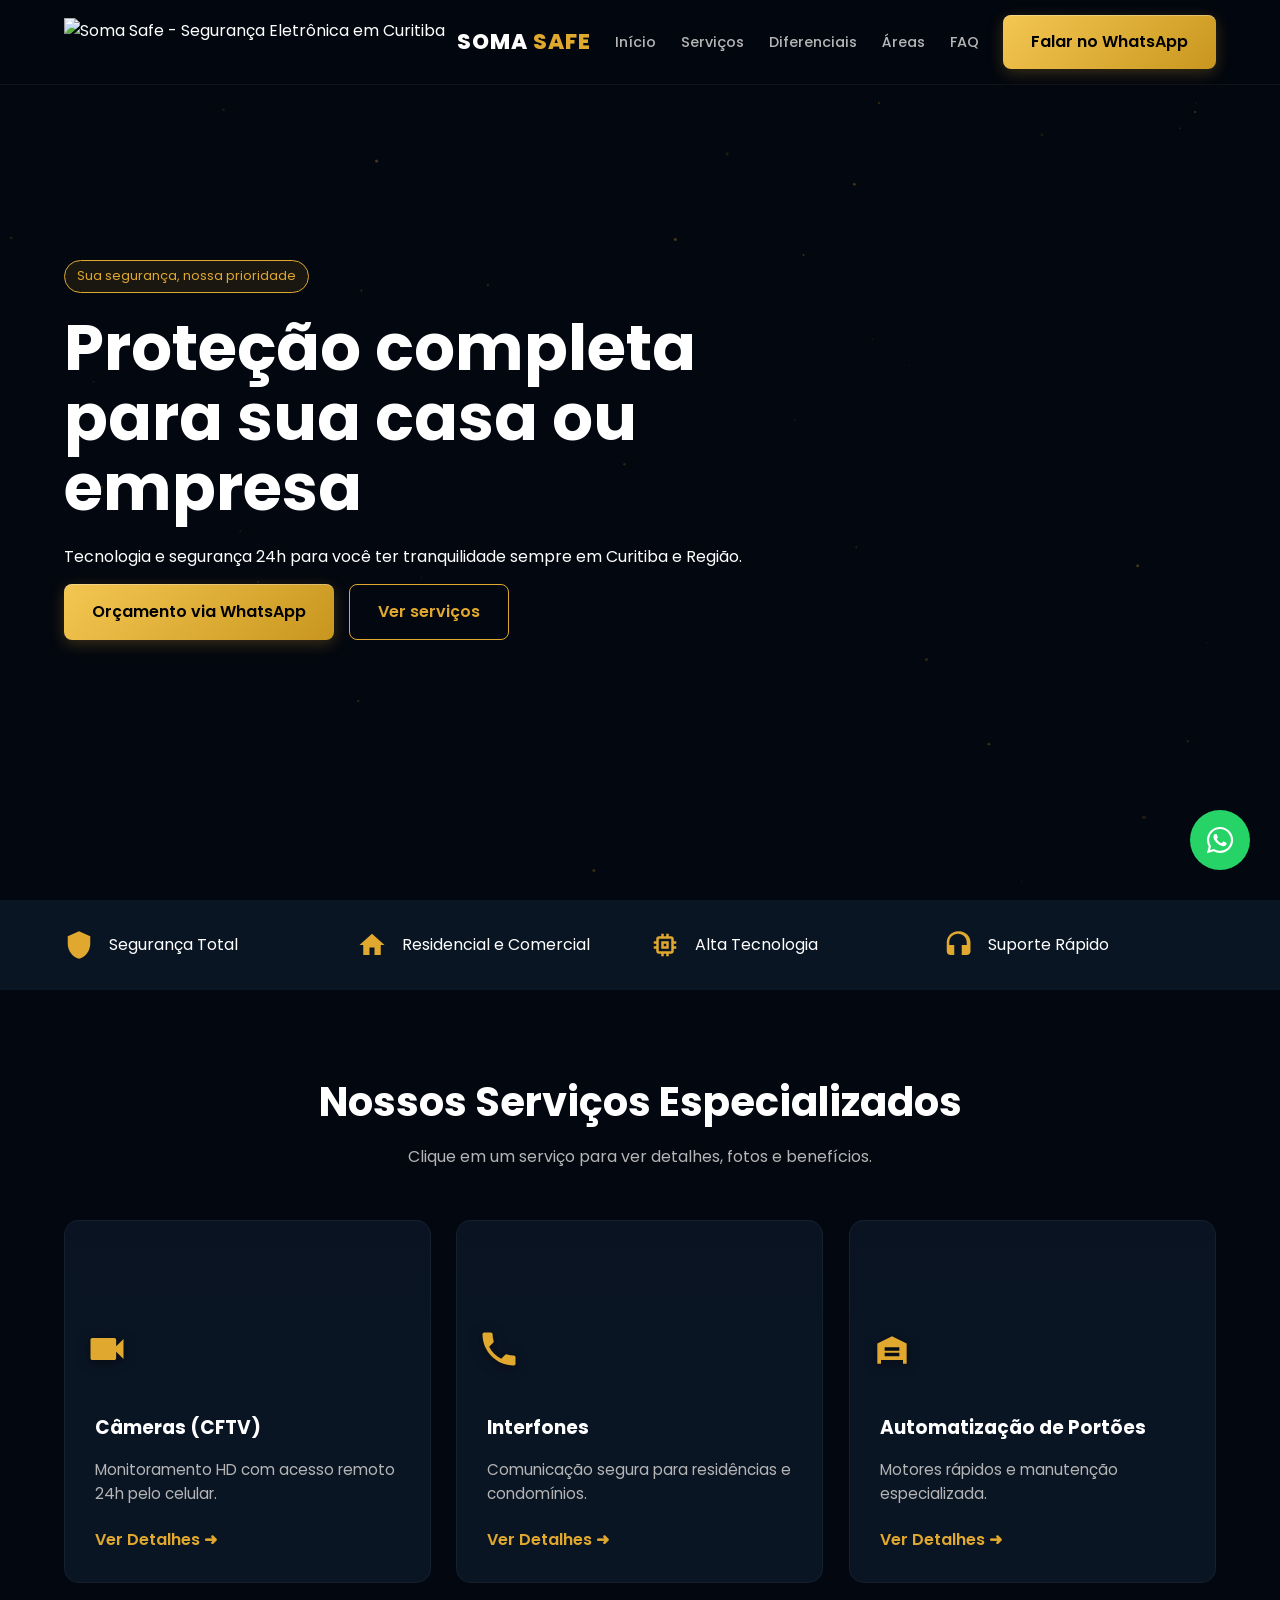
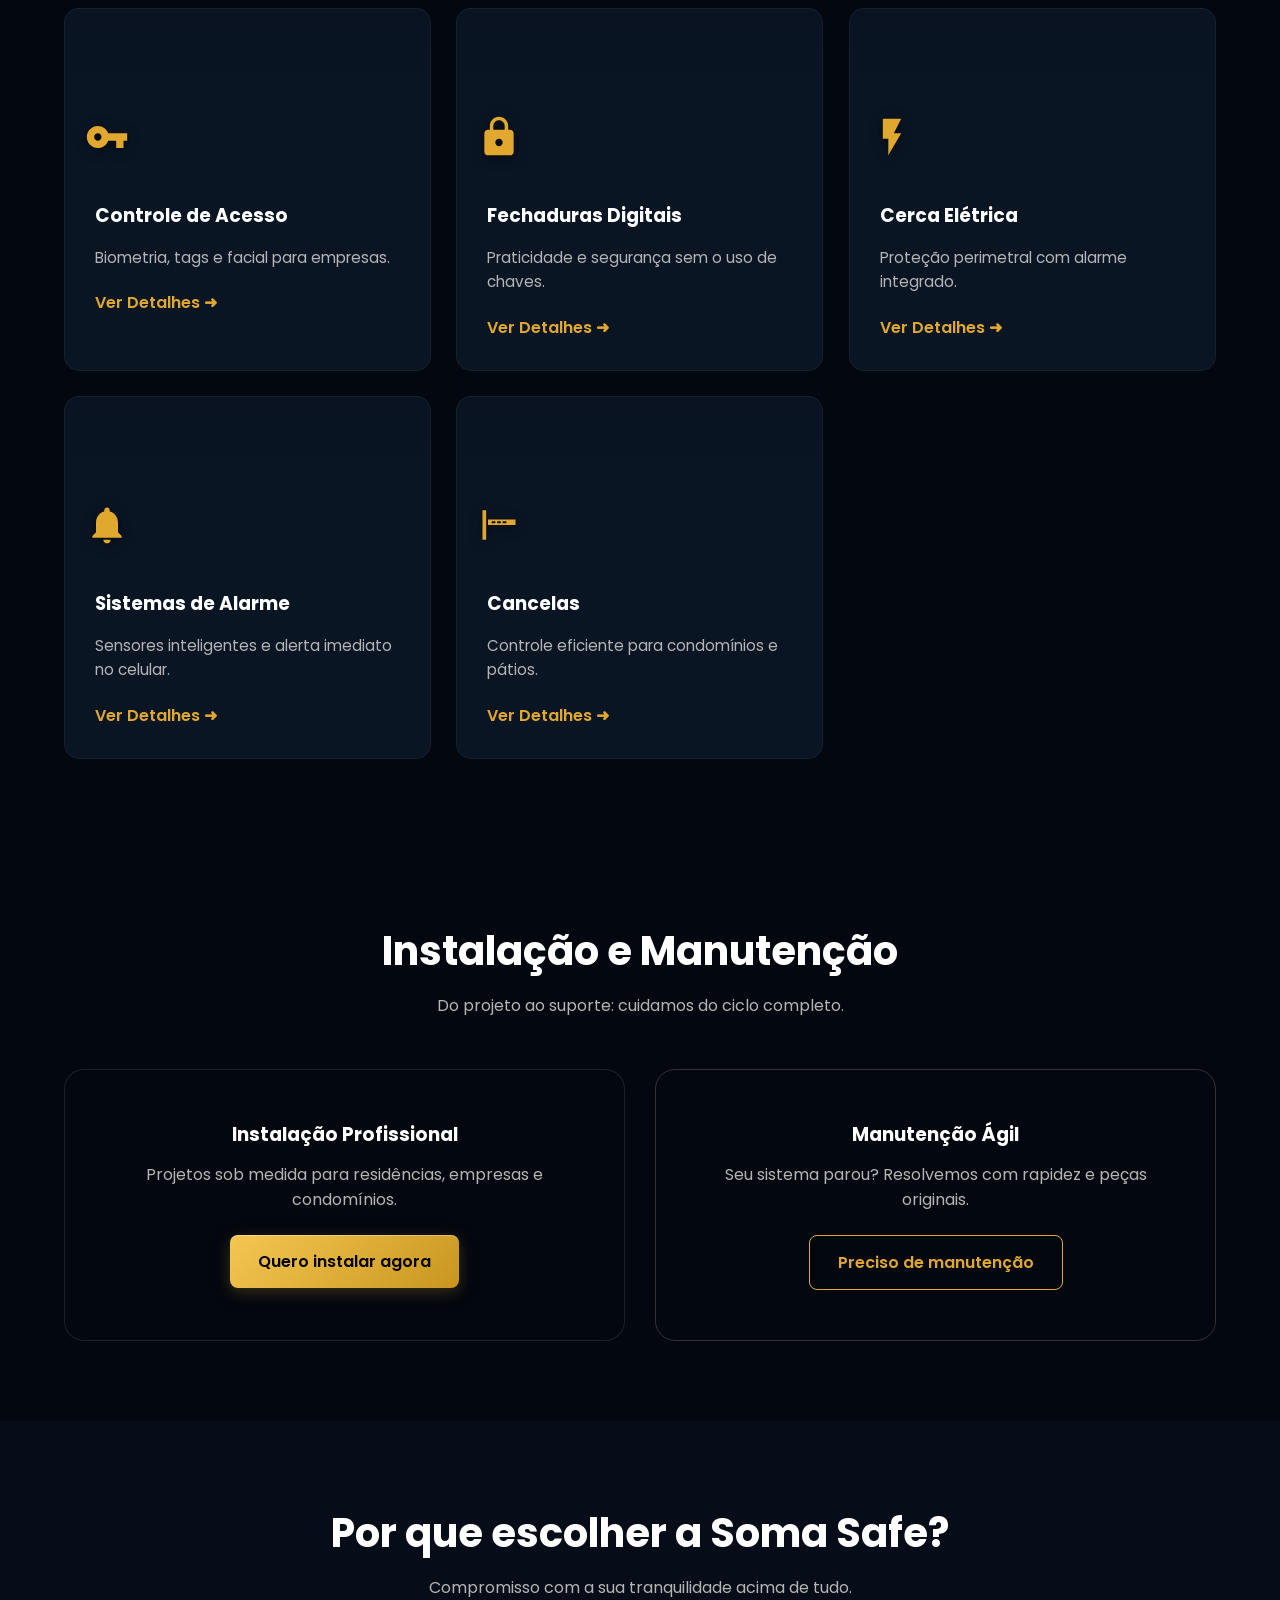
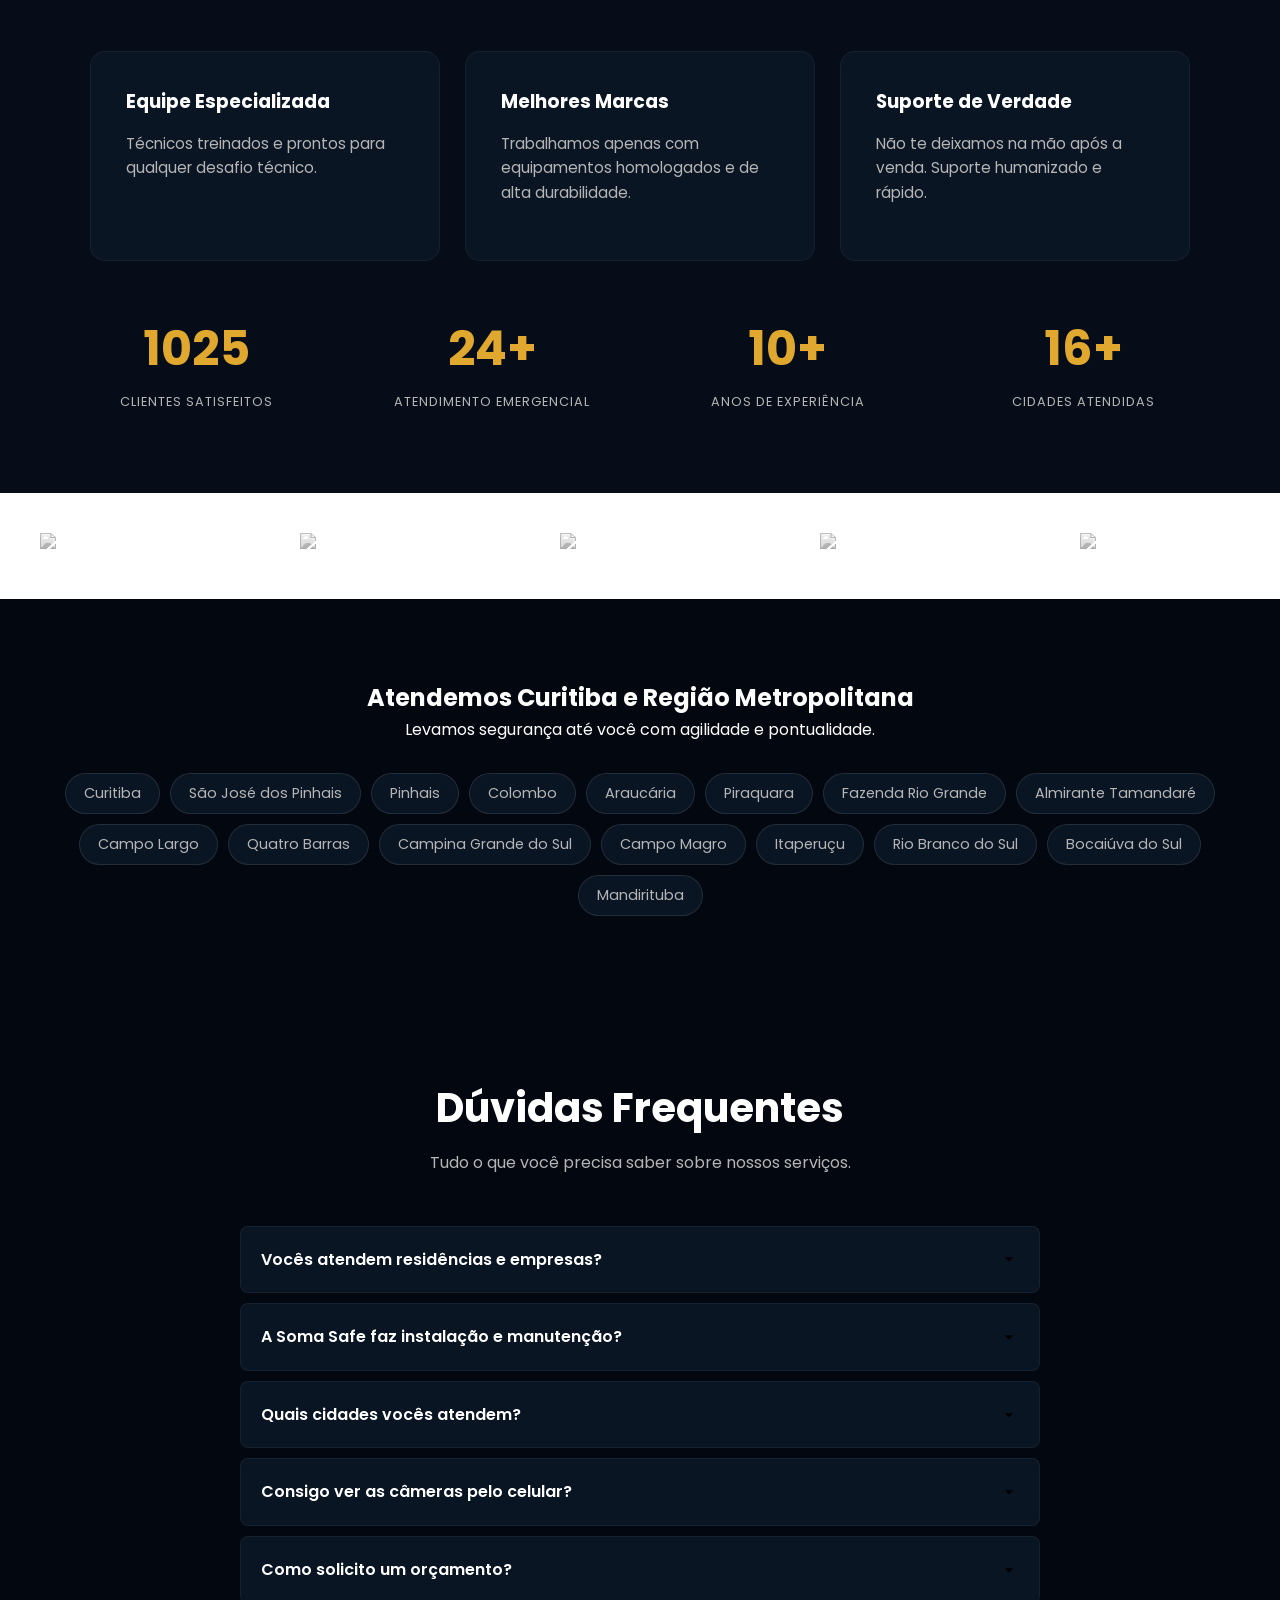
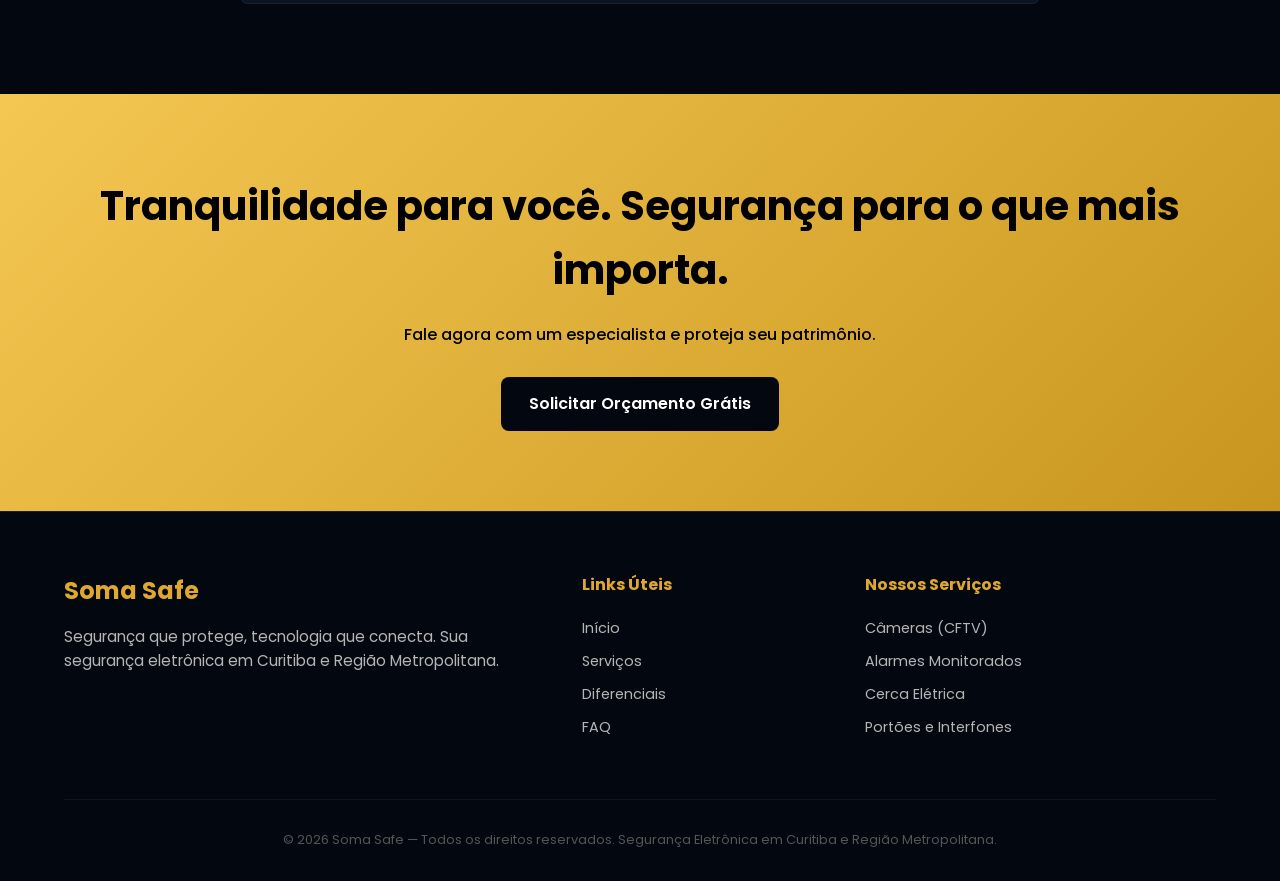
==== index.html @ 8903ffe4 "Add files via upload" ====
<!DOCTYPE html>
<html lang="pt-BR">
<head>
    <meta charset="UTF-8">
    <meta name="viewport" content="width=device-width, initial-scale=1.0">

    <!-- SEO BÁSICO (Restaurado ao fechar serviço) -->
    <title>Soma Safe | Câmeras, Alarmes e Segurança Eletrônica em Curitiba e Região</title>
    <meta name="description" content="Especialistas em instalação e manutenção de câmeras (CFTV), alarmes, cerca elétrica, interfones e portões em Curitiba e Região Metropolitana.">
    <meta name="keywords" content="segurança eletrônica curitiba, câmeras de segurança, alarmes residencial, cerca elétrica, manutenção de portão, cftv, soma safe">
    <link rel="canonical" href="https://somasafe.com.br/">
    <meta name="robots" content="index, follow">

    <!-- OPEN GRAPH / SOCIAL -->
    <meta property="og:type" content="website">
    <meta property="og:title" content="Soma Safe | Segurança Eletrônica em Curitiba">
    <meta property="og:description" content="Proteção completa para sua residência ou empresa com tecnologia de ponta.">
    <meta property="og:image" content="https://placehold.co/1200x630/03070F/E0A82E?text=Soma+Safe+Segurança">
    <meta property="og:url" content="https://somasafe.com.br/">

    <!-- FONTS -->
    <link rel="preconnect" href="https://fonts.googleapis.com">
    <link rel="preconnect" href="https://fonts.gstatic.com" crossorigin>
    <link href="https://fonts.googleapis.com/css2?family=Poppins:wght@300;400;600;700&display=swap" rel="stylesheet">

    <!-- SCHEMA.ORG (JSON-LD) -->
    <script type="application/ld+json">
    {
      "@context": "https://schema.org",
      "@type": "LocalBusiness",
      "name": "Soma Safe",
      "image": "https://placehold.co/600x400/03070F/E0A82E?text=Soma+Safe+Logo",
      "description": "Empresa especializada em instalação e manutenção de sistemas de segurança eletrônica em Curitiba e Região Metropolitana.",
      "url": "https://somasafe.com.br",
      "telephone": "+5541999999999",
      "areaServed": ["Curitiba", "São José dos Pinhais", "Pinhais", "Colombo", "Araucária", "Fazenda Rio Grande", "Campo Largo", "Almirante Tamandaré", "Piraquara", "Quatro Barras"]
    }
    </script>

    <!-- FAQ SCHEMA (espelha a seção de Dúvidas Frequentes) -->
    <script type="application/ld+json">
    {
      "@context": "https://schema.org",
      "@type": "FAQPage",
      "mainEntity": [
        {"@type":"Question","name":"Vocês atendem residências e empresas?","acceptedAnswer":{"@type":"Answer","text":"Sim! Temos soluções personalizadas tanto para residências e condomínios quanto para empresas de todos os portes em Curitiba e Região."}},
        {"@type":"Question","name":"A Soma Safe faz instalação e manutenção?","acceptedAnswer":{"@type":"Answer","text":"Trabalhamos com o ciclo completo: projeto, venda de equipamentos, instalação profissional e manutenção preventiva ou corretiva."}},
        {"@type":"Question","name":"Quais cidades vocês atendem?","acceptedAnswer":{"@type":"Answer","text":"Atendemos Curitiba e cidades da Região Metropolitana, como São José dos Pinhais, Pinhais, Colombo, Araucária e Almirante Tamandaré."}},
        {"@type":"Question","name":"Consigo ver as câmeras pelo celular?","acceptedAnswer":{"@type":"Answer","text":"Sim. Configuramos todo o sistema para que você acesse as imagens em tempo real diretamente pelo seu smartphone."}},
        {"@type":"Question","name":"Como solicito um orçamento?","acceptedAnswer":{"@type":"Answer","text":"Basta clicar em qualquer botão de WhatsApp deste site. Nossa equipe responde rapidamente para entender sua necessidade."}}
      ]
    }
    </script>

    <link rel="stylesheet" href="styles.css">
</head>
<body>

    <!-- LIGHTBOX -->
    <div id="lightbox" onclick="this.style.display='none'">
        <span class="close-lightbox">&times;</span>
        <img src="" id="lightbox-img" alt="Foto Ampliada">
    </div>

    <!-- OVERLAY DE SERVIÇO EM TELA CHEIA -->
    <div id="service-overlay">
        <div id="service-content-render">
            <!-- Renderizado via JS -->
        </div>
    </div>

    <!-- WHATSAPP FLOATING -->
    <a href="#" class="wa-float wa-link-main" target="_blank" aria-label="Falar no WhatsApp">
        <svg viewBox="0 0 448 512" width="30" height="30" fill="#fff"><path d="M380.9 97.1C339 55.1 283.2 32 223.9 32c-122.4 0-222 99.6-222 222 0 39.1 10.2 77.3 29.6 111L0 480l117.7-30.9c32.4 17.7 68.9 27 106.1 27h.1c122.3 0 224.1-99.6 224.1-222 0-59.3-25.2-115-67.1-157zm-157 341.6c-33.2 0-65.7-8.9-94-25.7l-6.7-4-69.8 18.3L72 359.2l-4.4-7c-18.5-29.4-28.2-63.3-28.2-98.2 0-101.7 82.8-184.5 184.6-184.5 49.3 0 95.6 19.2 130.4 54.1 34.8 34.9 56.2 81.2 56.1 130.5 0 101.8-84.9 184.6-186.6 184.6zm101.2-138.2c-5.5-2.8-32.8-16.2-37.9-18-5.1-1.9-8.8-2.8-12.5 2.8-3.7 5.6-14.3 18-17.6 21.8-3.2 3.7-6.5 4.2-12 1.4-5.5-2.8-23.2-8.5-44.2-27.1-16.4-14.6-27.4-32.7-30.6-38.2-3.2-5.6-.3-8.6 2.5-11.3 2.5-2.5 5.5-6.5 8.3-9.7 2.8-3.3 3.7-5.6 5.6-9.3 1.8-3.7.9-6.9-.5-9.7-1.4-2.8-12.5-30.1-17.1-41.2-4.5-10.8-9.1-9.3-12.5-9.5-3.2-.2-6.9-.2-10.6-.2-3.7 0-9.7 1.4-14.8 6.9-5.1 5.6-19.4 19-19.4 46.3 0 27.3 19.9 53.7 22.6 57.4 2.8 3.7 39.1 59.7 94.8 83.8 13.2 5.8 23.5 9.2 31.6 11.8 13.3 4.2 25.4 3.6 35 2.2 10.7-1.5 32.8-13.4 37.4-26.4 4.6-13 4.6-24.1 3.2-26.4-1.3-2.5-5-3.9-10.5-6.6z"/></svg>
    </a>

    <!-- HEADER HOME -->
    <header>
        <a href="#inicio" class="logo">
            <img src="assets/img/logo-soma-safe.png" alt="Soma Safe - Segurança Eletrônica em Curitiba">
            <span class="logo-name">SOMA <span>SAFE</span></span>
        </a>
        <nav>
            <ul class="nav-menu">
                <li><a href="#inicio">Início</a></li>
                <li><a href="#servicos">Serviços</a></li>
                <li><a href="#sobre">Diferenciais</a></li>
                <li><a href="#areas">Áreas</a></li>
                <li><a href="#faq">FAQ</a></li>
            </ul>
        </nav>
        <a href="#" class="btn btn-gold nav-btn wa-link-main">Falar no WhatsApp</a>
    </header>

    <!-- MAIN SECTIONS -->
    <section id="inicio">
        <div class="hero-content">
            <span class="selo-hero">Sua segurança, nossa prioridade</span>
            <h1>Proteção completa para sua casa ou empresa</h1>
            <p>Tecnologia e segurança 24h para você ter tranquilidade sempre em Curitiba e Região.</p>
            <div style="display:flex; gap:15px; flex-wrap:wrap; margin-top: 15px;">
                <a href="#" class="btn btn-gold wa-link-main">Orçamento via WhatsApp</a>
                <a href="#servicos" class="btn btn-outline">Ver serviços</a>
            </div>
        </div>
    </section>

    <!-- DIFF BAR -->
    <div class="diff-bar">
        <div class="diff-item"><svg viewBox="0 0 24 24"><path d="M12 1L3 5v6c0 5.55 3.84 10.74 9 12 5.16-1.26 9-6.45 9-12V5l-9-4z"/></svg><span>Segurança Total</span></div>
        <div class="diff-item"><svg viewBox="0 0 24 24"><path d="M10 20v-6h4v6h5v-8h3L12 3 2 12h3v8z"/></svg><span>Residencial e Comercial</span></div>
        <div class="diff-item"><svg viewBox="0 0 24 24"><path d="M15 9H9v6h6V9zm-2 4h-2v-2h2v2zm8-2V9h-2V7c0-1.1-.9-2-2-2h-2V3h-2v2h-2V3H9v2H7c-1.1 0-2 .9-2 2v2H3v2h2v2H3v2h2v2c0 1.1.9 2 2 2h2v2h2v-2h2v2h2v-2h2c1.1 0 2-.9 2-2v-2h2v-2h-2v-2h2zm-4 6H7V7h10v10z"/></svg><span>Alta Tecnologia</span></div>
        <div class="diff-item"><svg viewBox="0 0 24 24"><path d="M12 1C7.03 1 3 5.03 3 10v7c0 1.66 1.34 3 3 3h3v-8H5v-2c0-3.87 3.13-7 7-7s7 3.13 7 7v2h-4v8h4c1.66 0 3-1.34 3-3V10c0-4.97-4.03-9-9-9z"/></svg><span>Suporte Rápido</span></div>
    </div>

    <!-- SERVICES (Cards que abrem Tela Cheia) -->
    <section id="servicos">
        <div class="section-header">
            <h2>Nossos Serviços Especializados</h2>
            <p>Clique em um serviço para ver detalhes, fotos e benefícios.</p>
        </div>
        <div class="services-grid">
            <div class="service-card" onclick="openService('cameras')">
                <!-- TROQUE a url abaixo pela foto real do serviço -->
                <div class="card-media" style="background-image:url('https://placehold.co/600x360/0E1B2E/E0A82E?text=Cameras')">
                    <svg viewBox="0 0 24 24"><path d="M17 10.5V7c0-.55-.45-1-1-1H4c-.55 0-1 .45-1 1v10c0 .55.45 1 1 1h12c.55 0 1-.45 1-1v-3.5l4 4v-11l-4 4z"/></svg>
                </div>
                <div class="card-content">
                    <h3>Câmeras (CFTV)</h3>
                    <p>Monitoramento HD com acesso remoto 24h pelo celular.</p>
                    <span class="card-link">Ver Detalhes ➜</span>
                </div>
            </div>
            <div class="service-card" onclick="openService('interfones')">
                <!-- TROQUE a url abaixo pela foto real do serviço -->
                <div class="card-media" style="background-image:url('https://placehold.co/600x360/0E1B2E/E0A82E?text=Interfones')">
                    <svg viewBox="0 0 24 24"><path d="M6.62 10.79c1.44 2.83 3.76 5.14 6.59 6.59l2.2-2.2c.27-.27.67-.36 1.02-.24 1.12.37 2.33.57 3.57.57.55 0 1 .45 1 1V20c0 .55-.45 1-1 1-9.39 0-17-7.61-17-17 0-.55.45-1 1-1h3.5c.55 0 1 .45 1 1 0 1.25.2 2.45.57 3.57.11.35.03.74-.24 1.02l-2.2 2.2z"/></svg>
                </div>
                <div class="card-content">
                    <h3>Interfones</h3>
                    <p>Comunicação segura para residências e condomínios.</p>
                    <span class="card-link">Ver Detalhes ➜</span>
                </div>
            </div>
            <div class="service-card" onclick="openService('portoes')">
                <!-- TROQUE a url abaixo pela foto real do serviço -->
                <div class="card-media" style="background-image:url('https://placehold.co/600x360/0E1B2E/E0A82E?text=Portoes')">
                    <svg viewBox="0 0 24 24"><path d="M20 9v11h-2v-2H6v2H4V9l8-4 8 4zm-4 5H8v2h8v-2zm0-3H8v2h8v-2z"/></svg>
                </div>
                <div class="card-content">
                    <h3>Automatização de Portões</h3>
                    <p>Motores rápidos e manutenção especializada.</p>
                    <span class="card-link">Ver Detalhes ➜</span>
                </div>
            </div>
            <div class="service-card" onclick="openService('controle-de-acesso')">
                <!-- TROQUE a url abaixo pela foto real do serviço -->
                <div class="card-media" style="background-image:url('https://placehold.co/600x360/0E1B2E/E0A82E?text=Controle+de+Acesso')">
                    <svg viewBox="0 0 24 24"><path d="M12.65 10C11.83 7.67 9.61 6 7 6c-3.31 0-6 2.69-6 6s2.69 6 6 6c2.61 0 4.83-1.67 5.65-4H17v4h4v-4h2v-4H12.65zM7 14c-1.1 0-2-.9-2-2s.9-2 2-2 2 .9 2 2-.9 2-2 2z"/></svg>
                </div>
                <div class="card-content">
                    <h3>Controle de Acesso</h3>
                    <p>Biometria, tags e facial para empresas.</p>
                    <span class="card-link">Ver Detalhes ➜</span>
                </div>
            </div>
            <div class="service-card" onclick="openService('fechaduras')">
                <!-- TROQUE a url abaixo pela foto real do serviço -->
                <div class="card-media" style="background-image:url('https://placehold.co/600x360/0E1B2E/E0A82E?text=Fechaduras')">
                    <svg viewBox="0 0 24 24"><path d="M18 8h-1V6c0-2.76-2.24-5-5-5S7 3.24 7 6v2H6c-1.1 0-2 .9-2 2v10c0 1.1.9 2 2 2h12c1.1 0 2-.9 2-2V10c0-1.1-.9-2-2-2zm-6 9c-1.1 0-2-.9-2-2s.9-2 2-2 2 .9 2 2-.9 2-2 2zm3.1-9H8.9V6c0-1.71 1.39-3.1 3.1-3.1s3.1 1.39 3.1 3.1v2z"/></svg>
                </div>
                <div class="card-content">
                    <h3>Fechaduras Digitais</h3>
                    <p>Praticidade e segurança sem o uso de chaves.</p>
                    <span class="card-link">Ver Detalhes ➜</span>
                </div>
            </div>
            <div class="service-card" onclick="openService('cerca-eletrica')">
                <!-- TROQUE a url abaixo pela foto real do serviço -->
                <div class="card-media" style="background-image:url('https://placehold.co/600x360/0E1B2E/E0A82E?text=Cerca+Eletrica')">
                    <svg viewBox="0 0 24 24"><path d="M7 2v11h3v9l7-12h-4l4-8z"/></svg>
                </div>
                <div class="card-content">
                    <h3>Cerca Elétrica</h3>
                    <p>Proteção perimetral com alarme integrado.</p>
                    <span class="card-link">Ver Detalhes ➜</span>
                </div>
            </div>
            <div class="service-card" onclick="openService('alarmes')">
                <!-- TROQUE a url abaixo pela foto real do serviço -->
                <div class="card-media" style="background-image:url('https://placehold.co/600x360/0E1B2E/E0A82E?text=Alarmes')">
                    <svg viewBox="0 0 24 24"><path d="M12 22c1.1 0 2-.9 2-2h-4c0 1.1.9 2 2 2zm6-6v-5c0-3.07-1.63-5.64-4.5-6.32V4c0-.83-.67-1.5-1.5-1.5S10.5 3.17 10.5 4v.68C7.64 5.36 6 7.92 6 11v5l-2 2v1h16v-1l-2-2z"/></svg>
                </div>
                <div class="card-content">
                    <h3>Sistemas de Alarme</h3>
                    <p>Sensores inteligentes e alerta imediato no celular.</p>
                    <span class="card-link">Ver Detalhes ➜</span>
                </div>
            </div>
            <div class="service-card" onclick="openService('cancelas')">
                <!-- TROQUE a url abaixo pela foto real do serviço -->
                <div class="card-media" style="background-image:url('https://placehold.co/600x360/0E1B2E/E0A82E?text=Cancelas')">
                    <svg viewBox="0 0 24 24"><path d="M3 4h2v16H3V4zm3 5h15v3H6V9zm2 1v1h2v-1H8zm3 0v1h2v-1h-2zm3 0v1h2v-1h-2z"/></svg>
                </div>
                <div class="card-content">
                    <h3>Cancelas</h3>
                    <p>Controle eficiente para condomínios e pátios.</p>
                    <span class="card-link">Ver Detalhes ➜</span>
                </div>
            </div>
        </div>
    </section>

    <!-- INSTALAÇÃO X MANUTENÇÃO (restaurado) -->
    <section>
        <div class="section-header">
            <h2>Instalação e Manutenção</h2>
            <p>Do projeto ao suporte: cuidamos do ciclo completo.</p>
        </div>
        <div class="dual-cta">
            <div class="cta-box">
                <h3>Instalação Profissional</h3>
                <p>Projetos sob medida para residências, empresas e condomínios.</p>
                <a href="#" class="btn btn-gold wa-link-service" data-service="Instalação">Quero instalar agora</a>
            </div>
            <div class="cta-box" style="border-color: #333;">
                <h3>Manutenção Ágil</h3>
                <p>Seu sistema parou? Resolvemos com rapidez e peças originais.</p>
                <a href="#" class="btn btn-outline wa-link-service" data-service="Manutenção">Preciso de manutenção</a>
            </div>
        </div>
    </section>

    <!-- POR QUE ESCOLHER + STATS (restaurado) -->
    <section id="sobre" style="background: var(--bg-light-gray);">
        <div class="section-header">
            <h2>Por que escolher a Soma Safe?</h2>
            <p>Compromisso com a sua tranquilidade acima de tudo.</p>
        </div>
        <div class="why-grid">
            <div class="service-card" style="cursor:default;">
                <h3>Equipe Especializada</h3>
                <p>Técnicos treinados e prontos para qualquer desafio técnico.</p>
            </div>
            <div class="service-card" style="cursor:default;">
                <h3>Melhores Marcas</h3>
                <p>Trabalhamos apenas com equipamentos homologados e de alta durabilidade.</p>
            </div>
            <div class="service-card" style="cursor:default;">
                <h3>Suporte de Verdade</h3>
                <p>Não te deixamos na mão após a venda. Suporte humanizado e rápido.</p>
            </div>
        </div>

        <div class="stats-grid">
            <div class="stat-item"><span class="stat-number" data-target="1500">0</span><span class="stat-label">Clientes Satisfeitos</span></div>
            <div class="stat-item"><span class="stat-number" data-target="24">0</span><span class="stat-label">Atendimento Emergencial</span></div>
            <div class="stat-item"><span class="stat-number" data-target="10">0</span><span class="stat-label">Anos de Experiência</span></div>
            <div class="stat-item"><span class="stat-number" data-target="16">0</span><span class="stat-label">Cidades Atendidas</span></div>
        </div>
    </section>

    <!-- MARCAS (restaurado) -->
    <div class="brands-slider">
        <!-- O cliente substitui os placeholders pelas logos reais -->
        <div class="brands-track">
            <img src="https://placehold.co/180x80/EEE/666?text=Intelbras" alt="Intelbras">
            <img src="https://placehold.co/180x80/EEE/666?text=Hikvision" alt="Hikvision">
            <img src="https://placehold.co/180x80/EEE/666?text=JFL" alt="JFL">
            <img src="https://placehold.co/180x80/EEE/666?text=PPA" alt="PPA">
            <img src="https://placehold.co/180x80/EEE/666?text=Garen" alt="Garen">
            <img src="https://placehold.co/180x80/EEE/666?text=Control+ID" alt="Control ID">
            <img src="https://placehold.co/180x80/EEE/666?text=Dahua" alt="Dahua">
            <img src="https://placehold.co/180x80/EEE/666?text=Rossi" alt="Rossi">
            <!-- Duplicados para o loop infinito -->
            <img src="https://placehold.co/180x80/EEE/666?text=Intelbras" alt="Intelbras">
            <img src="https://placehold.co/180x80/EEE/666?text=Hikvision" alt="Hikvision">
            <img src="https://placehold.co/180x80/EEE/666?text=JFL" alt="JFL">
            <img src="https://placehold.co/180x80/EEE/666?text=PPA" alt="PPA">
        </div>
    </div>

    <!-- AREAS (restaurado: 16 cidades) -->
    <section id="areas">
        <div class="areas-container">
            <h2>Atendemos Curitiba e Região Metropolitana</h2>
            <p>Levamos segurança até você com agilidade e pontualidade.</p>
            <div class="areas-grid">
                <span class="area-chip">Curitiba</span>
                <span class="area-chip">São José dos Pinhais</span>
                <span class="area-chip">Pinhais</span>
                <span class="area-chip">Colombo</span>
                <span class="area-chip">Araucária</span>
                <span class="area-chip">Piraquara</span>
                <span class="area-chip">Fazenda Rio Grande</span>
                <span class="area-chip">Almirante Tamandaré</span>
                <span class="area-chip">Campo Largo</span>
                <span class="area-chip">Quatro Barras</span>
                <span class="area-chip">Campina Grande do Sul</span>
                <span class="area-chip">Campo Magro</span>
                <span class="area-chip">Itaperuçu</span>
                <span class="area-chip">Rio Branco do Sul</span>
                <span class="area-chip">Bocaiúva do Sul</span>
                <span class="area-chip">Mandirituba</span>
            </div>
        </div>
    </section>

    <!-- FAQ (restaurado: 5 perguntas) -->
    <section id="faq">
        <div class="section-header">
            <h2>Dúvidas Frequentes</h2>
            <p>Tudo o que você precisa saber sobre nossos serviços.</p>
        </div>
        <div class="faq-list">
            <div class="faq-item">
                <div class="faq-question">Vocês atendem residências e empresas? <svg viewBox="0 0 24 24" width="20"><path d="M7 10l5 5 5-5z"/></svg></div>
                <div class="faq-answer">Sim! Temos soluções personalizadas tanto para residências e condomínios quanto para empresas de todos os portes em Curitiba e Região.</div>
            </div>
            <div class="faq-item">
                <div class="faq-question">A Soma Safe faz instalação e manutenção? <svg viewBox="0 0 24 24" width="20"><path d="M7 10l5 5 5-5z"/></svg></div>
                <div class="faq-answer">Trabalhamos com o ciclo completo: projeto, venda de equipamentos, instalação profissional e manutenção preventiva ou corretiva.</div>
            </div>
            <div class="faq-item">
                <div class="faq-question">Quais cidades vocês atendem? <svg viewBox="0 0 24 24" width="20"><path d="M7 10l5 5 5-5z"/></svg></div>
                <div class="faq-answer">Atendemos toda a capital Curitiba e cidades da Região Metropolitana, como São José dos Pinhais, Pinhais, Colombo, Araucária e Almirante Tamandaré.</div>
            </div>
            <div class="faq-item">
                <div class="faq-question">Consigo ver as câmeras pelo celular? <svg viewBox="0 0 24 24" width="20"><path d="M7 10l5 5 5-5z"/></svg></div>
                <div class="faq-answer">Com certeza. Configuramos todo o sistema para que você tenha acesso às imagens em tempo real diretamente pelo seu smartphone.</div>
            </div>
            <div class="faq-item">
                <div class="faq-question">Como solicito um orçamento? <svg viewBox="0 0 24 24" width="20"><path d="M7 10l5 5 5-5z"/></svg></div>
                <div class="faq-answer">Basta clicar em qualquer botão de WhatsApp deste site. Nossa equipe responderá rapidamente para entender sua necessidade.</div>
            </div>
        </div>
    </section>

    <!-- CTA FINAL (restaurado) -->
    <section style="background: var(--gradient-gold); color: #000; text-align: center;">
        <div>
            <h2 style="font-size: 2.5rem; margin-bottom: 20px;">Tranquilidade para você. Segurança para o que mais importa.</h2>
            <p style="font-weight: 500; margin-bottom: 30px;">Fale agora com um especialista e proteja seu patrimônio.</p>
            <a href="#" class="btn wa-link-main" style="background: var(--bg-deep); color: #fff;">Solicitar Orçamento Grátis</a>
        </div>
    </section>

    <!-- FOOTER (restaurado) -->
    <footer>
        <div class="footer-grid">
            <div class="footer-logo">
                <h2>Soma Safe</h2>
                <p>Segurança que protege, tecnologia que conecta. Sua segurança eletrônica em Curitiba e Região Metropolitana.</p>
            </div>
            <div class="footer-links">
                <h4>Links Úteis</h4>
                <ul>
                    <li><a href="#inicio">Início</a></li>
                    <li><a href="#servicos">Serviços</a></li>
                    <li><a href="#sobre">Diferenciais</a></li>
                    <li><a href="#faq">FAQ</a></li>
                </ul>
            </div>
            <div class="footer-links">
                <h4>Nossos Serviços</h4>
                <ul>
                    <li><a href="#" onclick="openService('cameras'); return false;">Câmeras (CFTV)</a></li>
                    <li><a href="#" onclick="openService('alarmes'); return false;">Alarmes Monitorados</a></li>
                    <li><a href="#" onclick="openService('cerca-eletrica'); return false;">Cerca Elétrica</a></li>
                    <li><a href="#" onclick="openService('portoes'); return false;">Portões e Interfones</a></li>
                </ul>
            </div>
        </div>
        <div class="footer-copy">
            <p>© 2026 Soma Safe — Todos os direitos reservados. Segurança Eletrônica em Curitiba e Região Metropolitana.</p>
        </div>
    </footer>

    <!-- SCRIPTS -->
    <script src="script.js"></script>
</body>
</html>
---- styles.css ----
:root {
            --primary-gold: #E0A82E;
            --secondary-gold: #C8961E;
            --gradient-gold: linear-gradient(135deg, #F4C752, #C8961E);
            --bg-deep: #03070F;
            --bg-card: #0A1524;
            --bg-light-gray: #060D18;
            --navy-border: #142239;
            --text-white: #FFFFFF;
            --text-gray: #B5B5B5;
            --transition: all 0.3s ease;
        }

        /* RESET & BASE */
        * { margin: 0; padding: 0; box-sizing: border-box; }
        html { scroll-behavior: smooth; }
        body {
            font-family: 'Poppins', sans-serif;
            background-color: var(--bg-deep);
            color: var(--text-white);
            line-height: 1.6;
            overflow-x: hidden;
        }
        body.modal-open { overflow: hidden; } /* Trava scroll da home */

        img { max-width: 100%; display: block; }
        a { text-decoration: none; color: inherit; transition: var(--transition); }
        ul { list-style: none; }
        section { padding: 80px 5%; overflow: hidden; }

        .btn {
            display: inline-flex;
            align-items: center;
            justify-content: center;
            padding: 14px 28px;
            border-radius: 8px;
            font-weight: 600;
            cursor: pointer;
            border: none;
            transition: var(--transition);
            gap: 10px;
        }
        .btn-gold { background: var(--gradient-gold); color: #000; position: relative; overflow: hidden; box-shadow: inset 0 1px 0 rgba(255,255,255,0.3), 0 4px 15px rgba(224,168,46,0.25); }
        .btn-gold:hover { transform: translateY(-3px); box-shadow: inset 0 1px 0 rgba(255,255,255,0.3), 0 10px 28px rgba(224,168,46,0.45); }
        .btn-gold:active { transform: translateY(1px); box-shadow: inset 0 2px 6px rgba(0,0,0,0.25), 0 2px 8px rgba(224,168,46,0.2); }
        .btn-outline { border: 1px solid var(--primary-gold); color: var(--primary-gold); background: transparent; position: relative; overflow: hidden; }
        .btn-outline:hover { background: var(--primary-gold); color: #000; }
        .btn-outline:active { transform: translateY(1px); }

        /* HEADER */
        header {
            position: fixed; top: 0; width: 100%; z-index: 1000;
            background: rgba(3, 7, 15, 0.95);
            backdrop-filter: blur(10px);
            border-bottom: 1px solid rgba(255, 255, 255, 0.05);
            padding: 15px 5%;
            display: flex; justify-content: space-between; align-items: center;
        }
        .logo { display: flex; align-items: center; gap: 12px; }
        .logo img { height: 48px; width: auto; }
        .logo-name { font-weight: 800; font-size: 1.35rem; letter-spacing: 1px; color: #fff; line-height: 1; white-space: nowrap; }
        .logo-name span { color: var(--primary-gold); }
        nav ul { display: flex; gap: 25px; }
        nav ul li a { font-size: 0.9rem; font-weight: 500; color: var(--text-gray); }
        nav ul li a:hover { color: var(--primary-gold); }

        /* HERO */
        #inicio {
            height: 100vh;
            display: flex; align-items: center;
            background-image: linear-gradient(rgba(3,7,15,0.78), rgba(3,7,15,0.78)), url('assets/img/hero.jpg');
            background-size: cover;
            background-position: center right;
            background-repeat: no-repeat;
            position: relative;
        }
        .hero-content { max-width: 800px; position: relative; z-index: 1; }
        .hero-content h1 { font-size: clamp(2.5rem, 5vw, 4rem); line-height: 1.1; margin-bottom: 20px; }
        .selo-hero { display: inline-block; padding: 5px 12px; background: rgba(224, 168, 46, 0.1); border: 1px solid var(--primary-gold); color: var(--primary-gold); font-size: 0.8rem; border-radius: 20px; margin-bottom: 20px; }

        /* SECTION HEADER (restaurado) */
        .section-header { text-align: center; margin-bottom: 50px; }
        .section-header h2 { font-size: 2.5rem; margin-bottom: 10px; }
        .section-header p { color: var(--text-gray); }

        /* SERVICES GRID (HOME) */
        .services-grid {
            display: grid;
            grid-template-columns: repeat(auto-fill, minmax(280px, 1fr));
            gap: 25px;
        }
        .service-card {
            background: var(--bg-card);
            border-radius: 15px;
            border: 1px solid rgba(255,255,255,0.05);
            transition: transform 0.45s ease, box-shadow 0.3s ease, border-color 0.3s ease;
            cursor: pointer;
            position: relative;
            overflow: hidden;
            transform-style: preserve-3d;
            will-change: transform;
        }
        .service-card:hover { transform: translateY(-10px); border-color: var(--primary-gold); box-shadow: 0 20px 50px rgba(224,168,46,0.12), 0 0 0 1px rgba(224,168,46,0.25); }
        /* Área de foto do card com gradiente que funde no fundo */
        .card-media {
            position: relative;
            height: 170px;
            background-size: cover;
            background-position: center;
            display: flex;
            align-items: flex-end;
            padding: 20px;
        }
        .card-media::after {
            content: '';
            position: absolute;
            inset: 0;
            background: linear-gradient(to bottom, rgba(3,7,15,0.15) 0%, rgba(10,21,36,0.75) 65%, var(--bg-card) 100%);
        }
        .card-media svg {
            position: relative;
            z-index: 2;
            width: 44px;
            height: 44px;
            fill: var(--primary-gold);
            filter: drop-shadow(0 2px 6px rgba(0,0,0,0.6));
        }
        .card-content { padding: 22px 30px 30px; }
        .card-link { color: var(--primary-gold); font-weight: 600; }
        /* cards de "Por que escolher" não têm foto: mantêm o padding antigo */
        .why-grid .service-card { padding: 35px; }
        .service-card h3 { margin-bottom: 15px; }
        .service-card p { color: var(--text-gray); font-size: 0.95rem; margin-bottom: 20px; }

        /* INSTALAÇÃO X MANUTENÇÃO (restaurado) */
        .dual-cta { display: grid; grid-template-columns: 1fr 1fr; gap: 30px; max-width: 1200px; margin: 0 auto; }
        .cta-box {
            background: linear-gradient(rgba(3,7,15,0.85), rgba(3,7,15,0.85)), url('https://placehold.co/800x400/03070F/E0A82E?text=Serviço');
            background-size: cover;
            padding: 50px; border-radius: 20px; text-align: center;
            border: 1px solid rgba(255,255,255,0.1);
        }
        .cta-box h3 { margin-bottom: 12px; }
        .cta-box p { color: var(--text-gray); margin-bottom: 22px; }
        @media (max-width: 768px) { .dual-cta { grid-template-columns: 1fr; } }

        /* POR QUE ESCOLHER + STATS (restaurado) */
        .why-grid { display: grid; grid-template-columns: repeat(auto-fit, minmax(250px,1fr)); gap: 25px; max-width: 1100px; margin: 0 auto; }
        .stats-grid { display: grid; grid-template-columns: repeat(auto-fit, minmax(200px, 1fr)); gap: 30px; margin-top: 50px; }
        .stat-item { text-align: center; }
        .stat-number { display: block; font-size: 3rem; font-weight: 700; color: var(--primary-gold); }
        .stat-label { color: var(--text-gray); text-transform: uppercase; letter-spacing: 1px; font-size: 0.8rem; }

        /* CARROSSEL DE MARCAS (restaurado) */
        .brands-slider { width: 100%; overflow: hidden; background: #fff; padding: 40px 0; position: relative; }
        .brands-track { display: flex; width: calc(250px * 20); animation: scroll 30s linear infinite; align-items: center; }
        .brands-track img { width: 180px; margin: 0 40px; filter: grayscale(1) opacity(0.7); transition: transform 0.3s ease, filter 0.3s ease, box-shadow 0.3s ease; }
        .brands-track img:hover { filter: grayscale(0) opacity(1); transform: scale(1.1); box-shadow: 0 6px 20px rgba(0,0,0,0.18); }
        @keyframes scroll { 0% { transform: translateX(0); } 100% { transform: translateX(calc(-250px * 10)); } }

        /* AREAS (restaurado) */
        .areas-container { text-align: center; }
        .areas-grid { display: flex; flex-wrap: wrap; justify-content: center; gap: 10px; margin-top: 30px; }
        .area-chip { padding: 8px 18px; background: var(--bg-card); border: 1px solid rgba(255,255,255,0.1); border-radius: 50px; font-size: 0.9rem; color: var(--text-gray); }
        .area-chip:hover { border-color: var(--primary-gold); color: var(--text-white); }

        /* =========================================
           ESTILOS TELA CHEIA (SERVICE OVERLAY)
        ========================================= */
        #service-overlay {
            position: fixed; inset: 0; width: 100vw; height: 100vh;
            background: var(--bg-deep); z-index: 2000;
            overflow-y: auto; visibility: hidden; opacity: 0;
            transform: scale(0.97);
            filter: blur(4px);
            transition: opacity 0.45s ease, visibility 0.45s, transform 0.45s ease, filter 0.45s ease;
        }
        #service-overlay.active { visibility: visible; opacity: 1; transform: scale(1); filter: blur(0); }

        .service-nav {
            position: sticky; top: 0; width: 100%; background: rgba(3,7,15,0.9);
            backdrop-filter: blur(10px); padding: 15px 5%;
            display: flex; justify-content: space-between; align-items: center; z-index: 2010;
            border-bottom: 1px solid rgba(255,255,255,0.05);
        }
        .btn-back { display: flex; align-items: center; gap: 8px; color: var(--primary-gold); font-weight: 600; cursor: pointer; }

        .service-hero-full {
            height: 70vh; display: flex; align-items: center; padding: 0 5%;
            background-size: cover; background-position: center; position: relative;
        }
        .service-hero-full::before { content: ''; position: absolute; inset: 0; background: linear-gradient(to right, rgba(3,7,15,0.92), rgba(3,7,15,0.45)); }
        .service-hero-content { position: relative; z-index: 2; max-width: 800px; }
        .service-tag { color: var(--primary-gold); font-weight: 600; text-transform: uppercase; letter-spacing: 2px; display: block; margin-bottom: 10px; }
        .service-hero-content h1 { font-size: clamp(2rem, 5vw, 3.5rem); margin-bottom: 20px; }

        .service-body { padding: 60px 5%; max-width: 1200px; margin: 0 auto; }
        .service-description { font-size: 1.2rem; color: var(--text-gray); margin-bottom: 50px; }

        .gallery-grid {
            display: grid; grid-template-columns: repeat(auto-fit, minmax(250px, 1fr));
            gap: 20px; margin-bottom: 60px;
        }
        .gallery-item { height: 200px; border-radius: 10px; overflow: hidden; cursor: pointer; transition: transform 0.35s ease, box-shadow 0.35s ease; }
        .gallery-item img { width: 100%; height: 100%; object-fit: cover; transition: transform 0.45s ease; }
        .gallery-item:hover { transform: scale(1.03); box-shadow: 0 14px 40px rgba(0,0,0,0.55), 0 0 0 1px rgba(224,168,46,0.2); }
        .gallery-item:hover img { transform: scale(1.08); }

        .benefits-list { display: grid; grid-template-columns: repeat(auto-fit, minmax(250px, 1fr)); gap: 20px; margin-bottom: 60px; }
        .benefit-item { display: flex; align-items: center; gap: 15px; background: var(--bg-card); padding: 20px; border-radius: 10px; }
        .benefit-item svg { width: 24px; fill: var(--primary-gold); flex-shrink: 0; }

        .service-cta-box {
            background: var(--bg-card); padding: 50px; border-radius: 20px; text-align: center;
            border: 1px solid var(--primary-gold); margin-top: 40px;
        }

        /* LIGHTBOX */
        #lightbox {
            position: fixed; inset: 0; background: rgba(0,0,0,0.95); z-index: 3000;
            display: none; align-items: center; justify-content: center; padding: 40px;
        }
        #lightbox img { max-height: 90vh; max-width: 90vw; object-fit: contain; box-shadow: 0 0 50px rgba(0,0,0,0.5); }
        .close-lightbox { position: absolute; top: 20px; right: 20px; color: #fff; font-size: 40px; cursor: pointer; }

        /* REUTILIZADOS DA HOME */
        .diff-bar { background: var(--bg-card); padding: 30px 5%; display: grid; grid-template-columns: repeat(auto-fit, minmax(200px, 1fr)); gap: 20px; }
        .diff-item { display: flex; align-items: center; gap: 15px; }
        .diff-item svg { width: 30px; fill: var(--primary-gold); }

        .faq-list { max-width: 800px; margin: 0 auto; }
        .faq-item { background: var(--bg-card); margin-bottom: 10px; border-radius: 8px; border: 1px solid rgba(255,255,255,0.05); }
        .faq-question { padding: 20px; cursor: pointer; display: flex; justify-content: space-between; align-items: center; font-weight: 600; }
        .faq-answer { padding: 0 20px; max-height: 0; overflow: hidden; transition: 0.3s; color: var(--text-gray); }
        .faq-item.active .faq-answer { padding-bottom: 20px; max-height: 300px; }
        .faq-item.active svg { transform: rotate(180deg); }

        /* FOOTER (restaurado) */
        footer { padding: 60px 5% 30px; border-top: 1px solid var(--navy-border); }
        .footer-grid { display: grid; grid-template-columns: 2fr 1fr 1.5fr; gap: 50px; margin-bottom: 50px; max-width: 1200px; margin-left: auto; margin-right: auto; }
        .footer-logo h2 { color: var(--primary-gold); margin-bottom: 15px; }
        .footer-logo p { color: var(--text-gray); font-size: 0.95rem; }
        .footer-links h4 { margin-bottom: 20px; color: var(--primary-gold); }
        .footer-links ul li { margin-bottom: 10px; font-size: 0.9rem; color: var(--text-gray); }
        .footer-copy { text-align: center; padding-top: 30px; border-top: 1px solid rgba(255,255,255,0.05); color: #555; font-size: 0.8rem; }

        .wa-float { position: fixed; bottom: 30px; right: 30px; width: 60px; height: 60px; background: #25D366; border-radius: 50%; display: flex; align-items: center; justify-content: center; z-index: 999; animation: pulse 2s infinite; }
        @keyframes pulse { 0% { box-shadow: 0 0 0 0 rgba(37, 211, 102, 0.7); } 70% { box-shadow: 0 0 0 15px rgba(37, 211, 102, 0); } 100% { box-shadow: 0 0 0 0 rgba(37, 211, 102, 0); } }

        @media (max-width: 768px) {
            nav ul { display: none; }
            .service-hero-full { height: 50vh; }
            .service-body { padding: 40px 5%; }
            .service-nav .btn-gold { display: none; }
            .footer-grid { grid-template-columns: 1fr; gap: 30px; }
            .section-header h2 { font-size: 2rem; }
            .service-body .dual-inner { grid-template-columns: 1fr !important; }
        }

        /* =========================================
           PREMIUM VISUAL EFFECTS
        ========================================= */

        /* --- Logo glow pulsante --- */
        @keyframes logo-glow {
            0%, 100% { filter: drop-shadow(0 0 3px rgba(224,168,46,0.45)); }
            50%       { filter: drop-shadow(0 0 10px rgba(224,168,46,0.85)) drop-shadow(0 0 22px rgba(224,168,46,0.35)); }
        }
        .logo img { animation: logo-glow 3s ease-in-out infinite; }

        /* --- Service card: brilho interno no hover --- */
        .service-card::after {
            content: '';
            position: absolute; inset: 0;
            border-radius: 15px;
            background: linear-gradient(135deg, rgba(255,255,255,0.06) 0%, transparent 55%);
            pointer-events: none;
            opacity: 0;
            transition: opacity 0.3s ease;
        }
        .service-card:hover::after { opacity: 1; }

        /* --- Botões: faixa de brilho deslizante --- */
        .btn-gold::before,
        .btn-outline::before {
            content: '';
            position: absolute; top: 0; left: -100%;
            width: 60%; height: 100%;
            background: linear-gradient(90deg, transparent, rgba(255,255,255,0.28), transparent);
            transform: skewX(-20deg);
            transition: left 0.55s ease;
            pointer-events: none;
        }
        .btn-gold:hover::before,
        .btn-outline:hover::before { left: 150%; }

        /* --- Stats: animação de erguer 3D --- */
        .stat-item {
            opacity: 0;
            transform: translateY(30px) scale(0.94);
            transition: opacity 0.65s ease, transform 0.65s ease;
        }
        .stat-item.visible {
            opacity: 1;
            transform: translateY(0) scale(1);
        }
        @keyframes stat-number-glow {
            0%, 100% { text-shadow: 0 0 8px rgba(224,168,46,0.3); }
            50%       { text-shadow: 0 0 22px rgba(224,168,46,0.75), 0 0 45px rgba(224,168,46,0.3); }
        }
        .stat-item.visible .stat-number { animation: stat-number-glow 2.5s ease-in-out infinite; }

        /* --- Scroll Reveal global --- */
        .reveal {
            opacity: 0;
            transform: translateY(32px) scale(0.965);
            transition: opacity 0.7s ease, transform 0.7s ease;
        }
        .reveal.visible {
            opacity: 1;
            transform: translateY(0) scale(1);
        }

        /* --- Backdrop blur para service overlay --- */
        #backdrop-blur {
            position: fixed; inset: 0;
            backdrop-filter: blur(5px);
            -webkit-backdrop-filter: blur(5px);
            background: rgba(3,7,15,0.45);
            z-index: 1999;
            opacity: 0; pointer-events: none;
            transition: opacity 0.45s ease;
        }
        #backdrop-blur.active { opacity: 1; }

        /* --- Desativar tilt em mobile (pointer:coarse) --- */
        @media (hover: none) {
            .service-card { transform-style: flat; }
        }
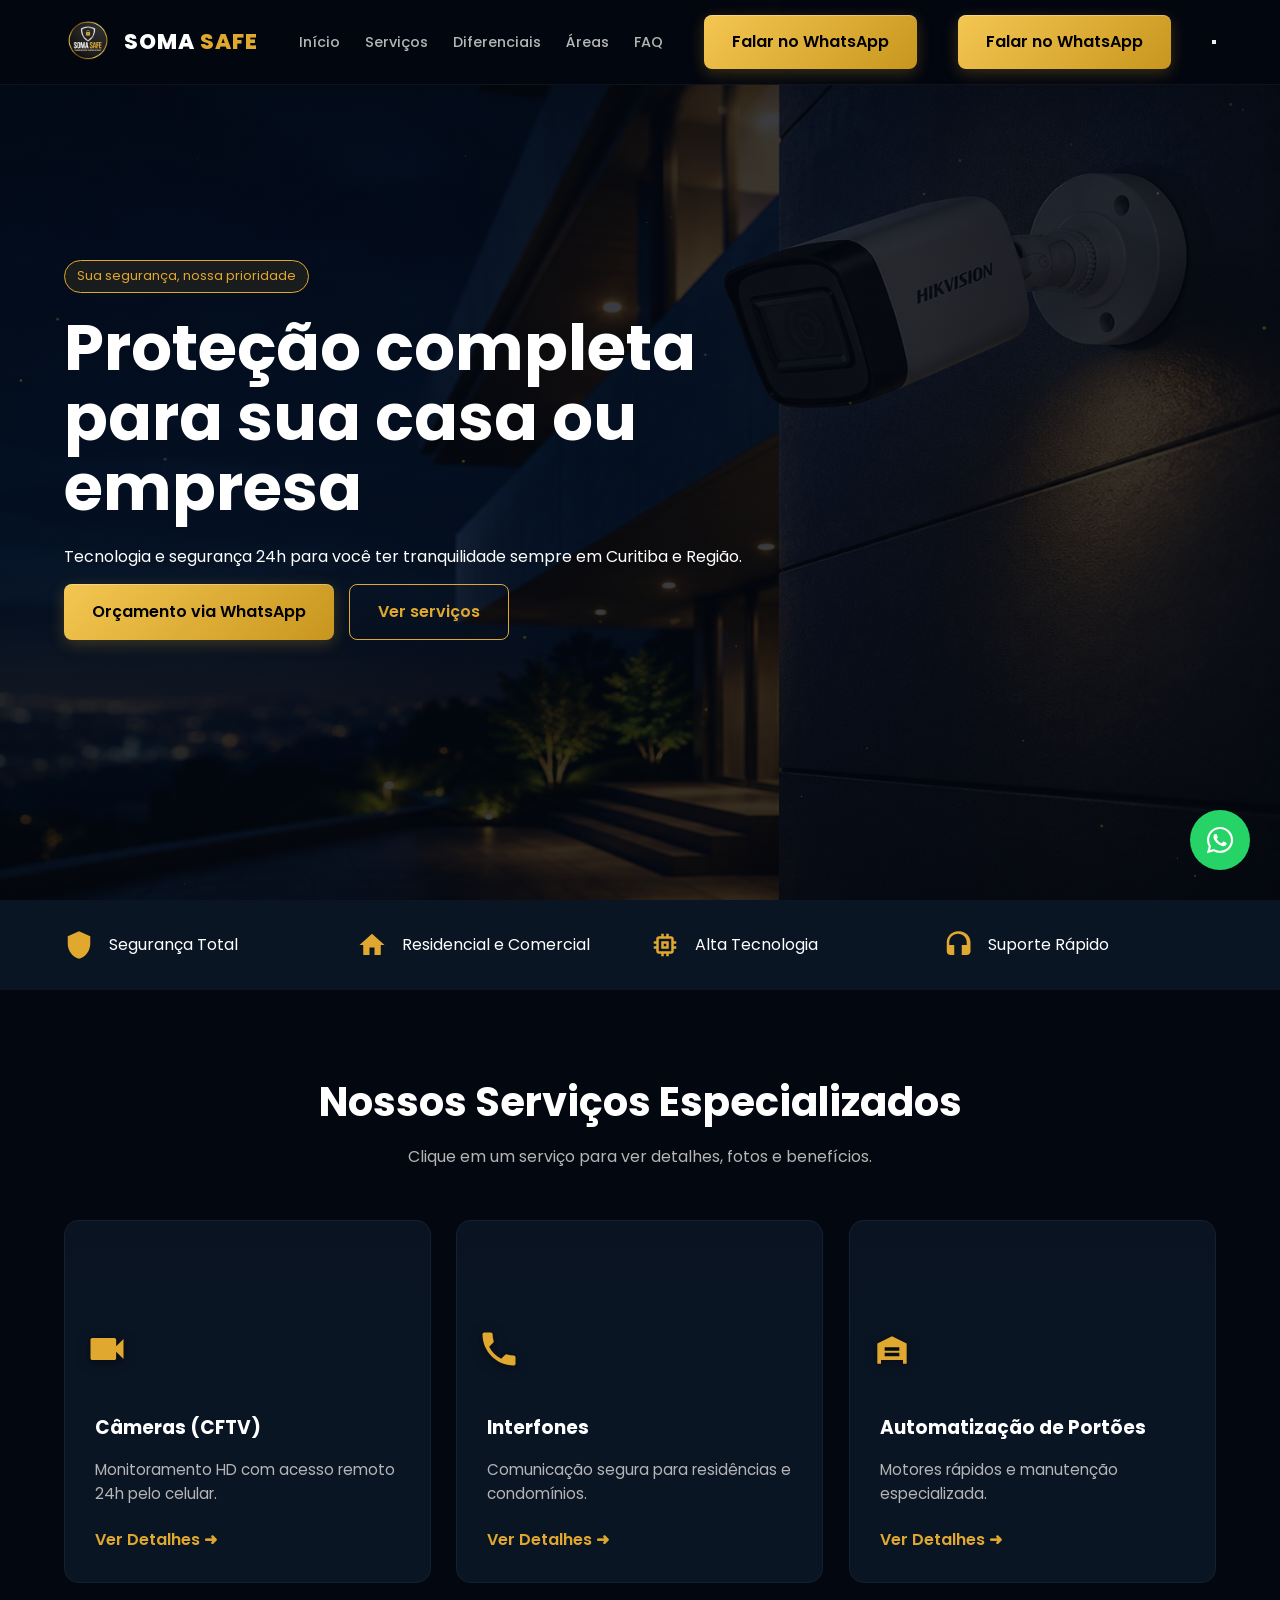
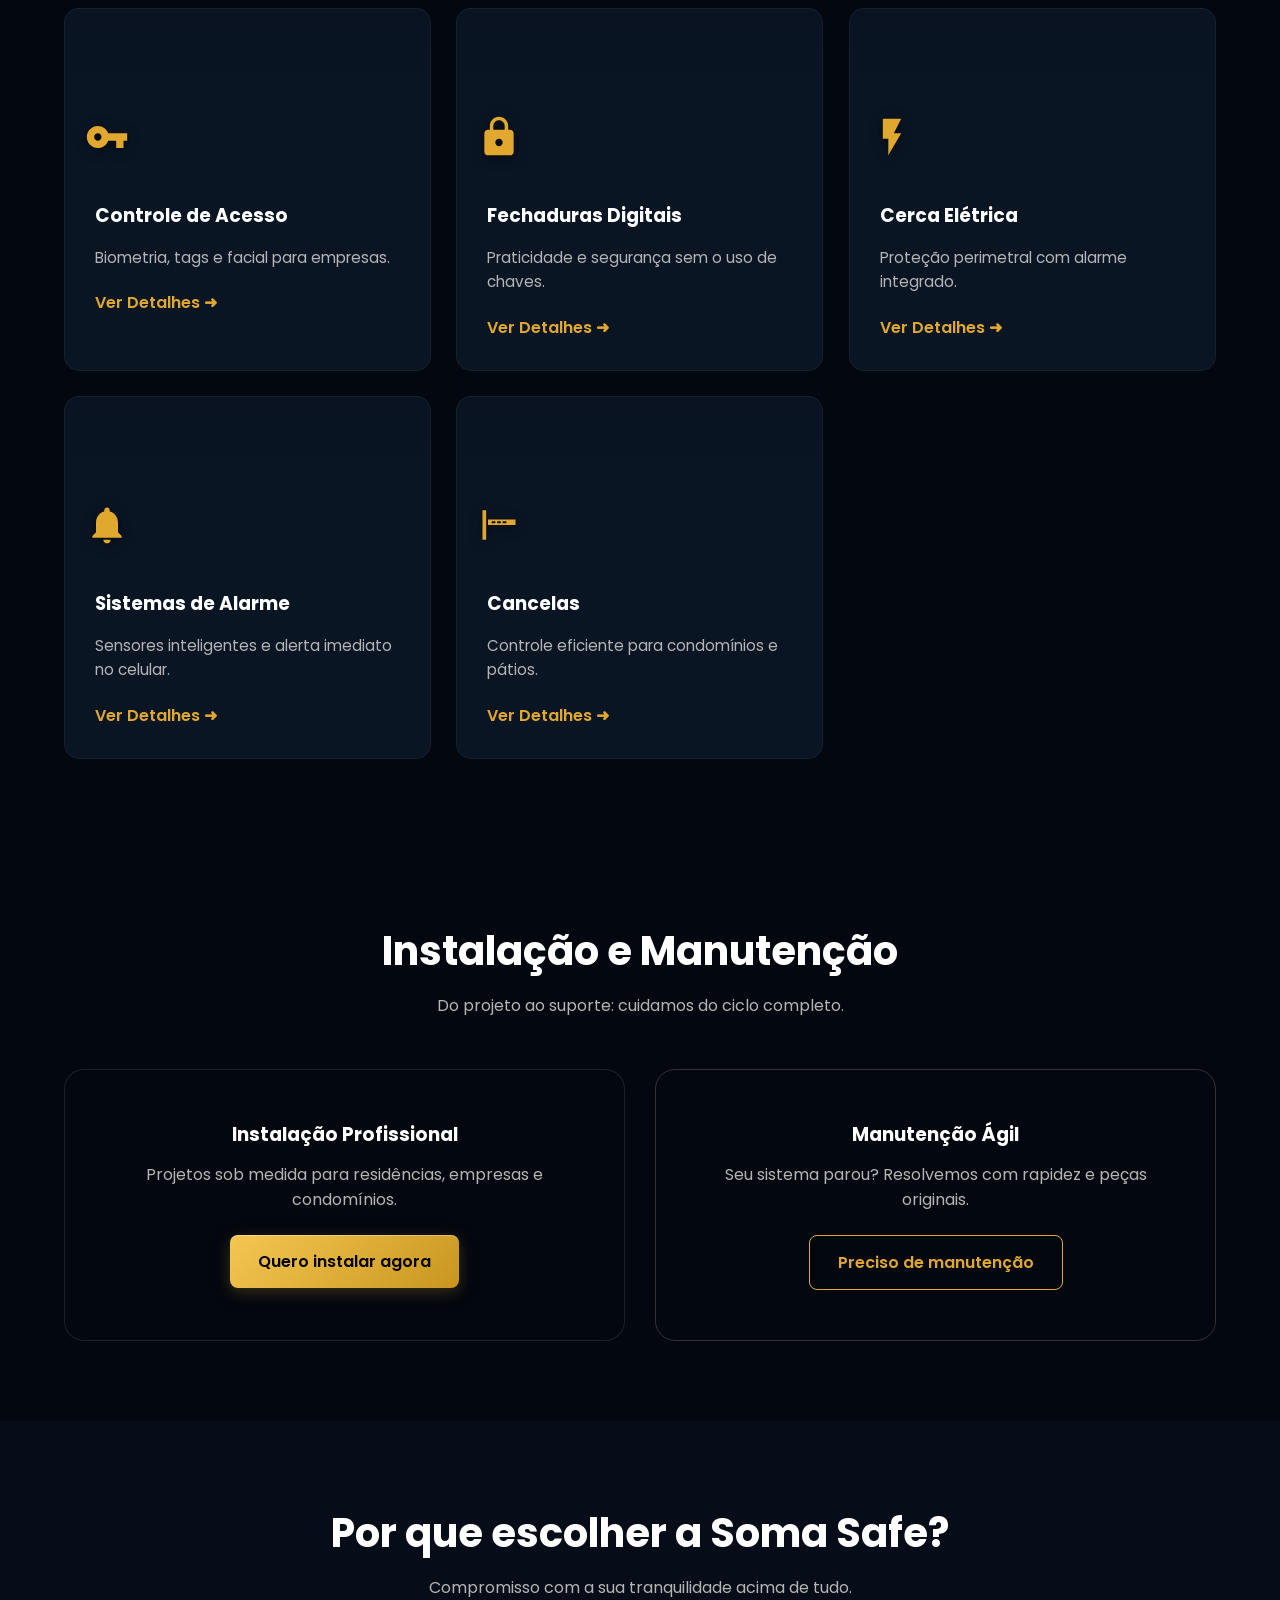
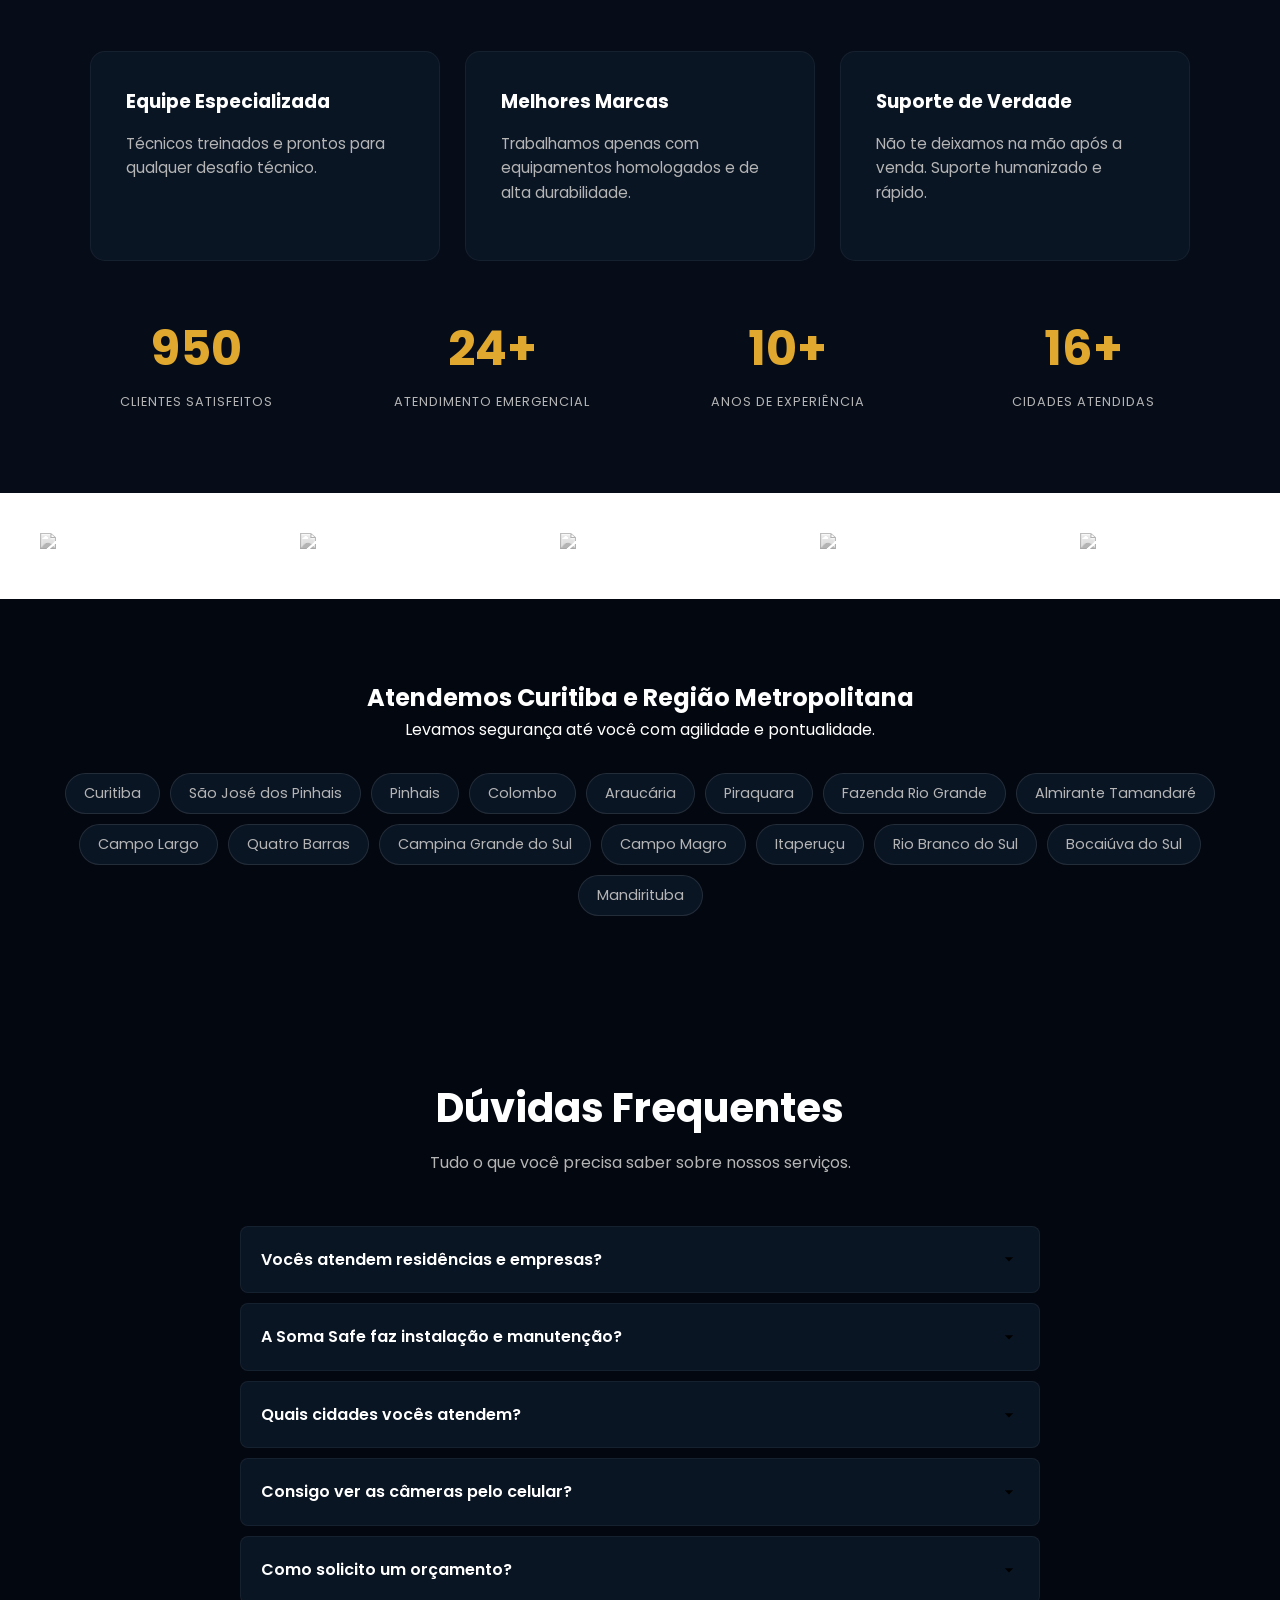
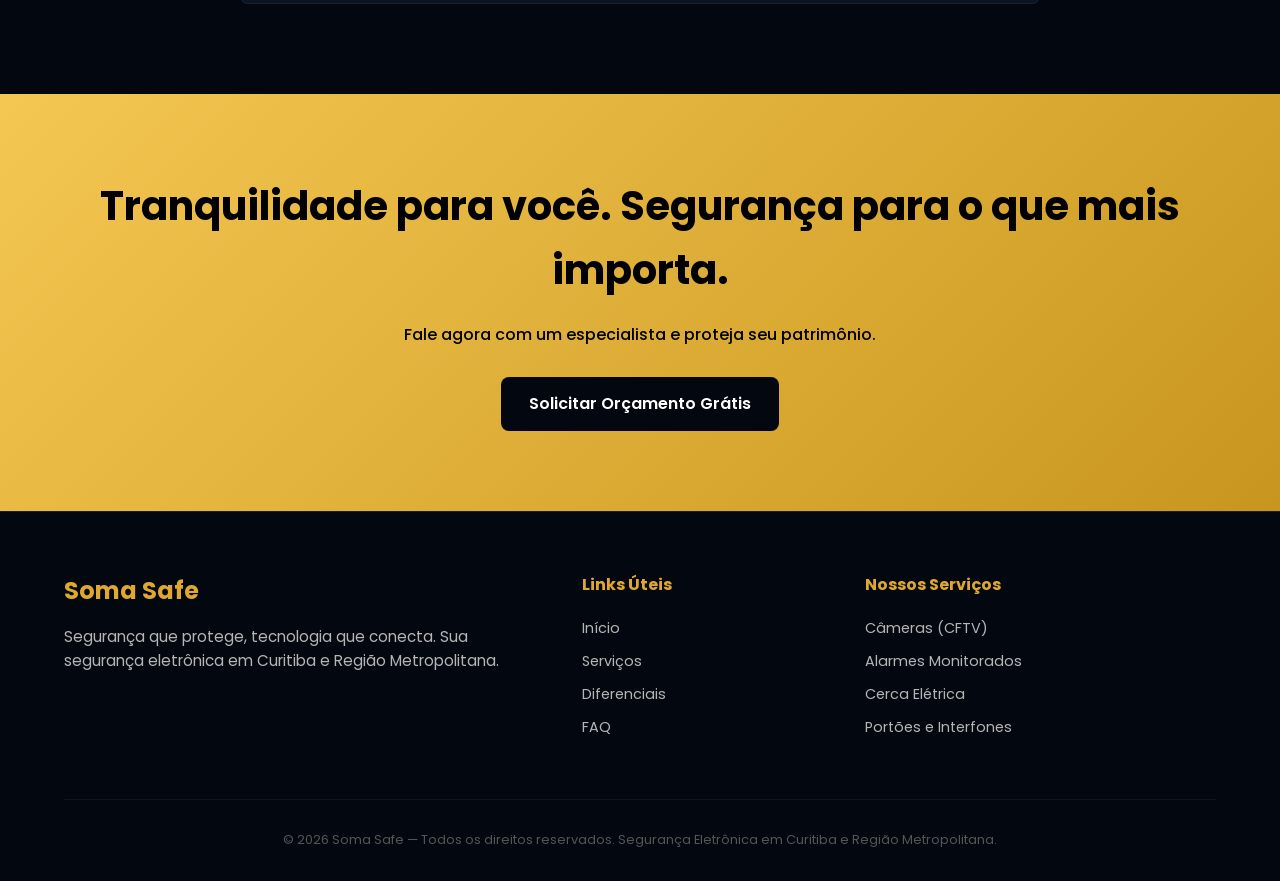
==== commit bc8dc927: "Fix duplicate WhatsApp button and add menu toggle" ====
--- a/index.html
+++ b/index.html
@@ -90,6 +90,12 @@
             </ul>
         </nav>
         <a href="#" class="btn btn-gold nav-btn wa-link-main">Falar no WhatsApp</a>
+        <a href="#" class="btn btn-gold nav-btn wa-link-main">Falar no WhatsApp</a>
+
+        <!-- BOTÃO HAMBÚRGUER (mobile) -->
+        <button class="menu-toggle" aria-label="Abrir menu">
+            <span></span><span></span><span></span>
+        </button>
     </header>
 
     <!-- MAIN SECTIONS -->
@@ -379,4 +385,4 @@
     <!-- SCRIPTS -->
     <script src="script.js"></script>
 </body>
-</html>+</html>
--- a/styles.css
+++ b/styles.css
@@ -255,6 +255,11 @@
             .footer-grid { grid-template-columns: 1fr; gap: 30px; }
             .section-header h2 { font-size: 2rem; }
             .service-body .dual-inner { grid-template-columns: 1fr !important; }
+
+            header { padding: 12px 4%; }
+            .logo img { height: 36px; }
+            .logo-name { font-size: 0.95rem; }
+            .nav-btn { display: none; }
         }
 
         /* =========================================
@@ -336,4 +341,4 @@
         /* --- Desativar tilt em mobile (pointer:coarse) --- */
         @media (hover: none) {
             .service-card { transform-style: flat; }
-        }+        }
